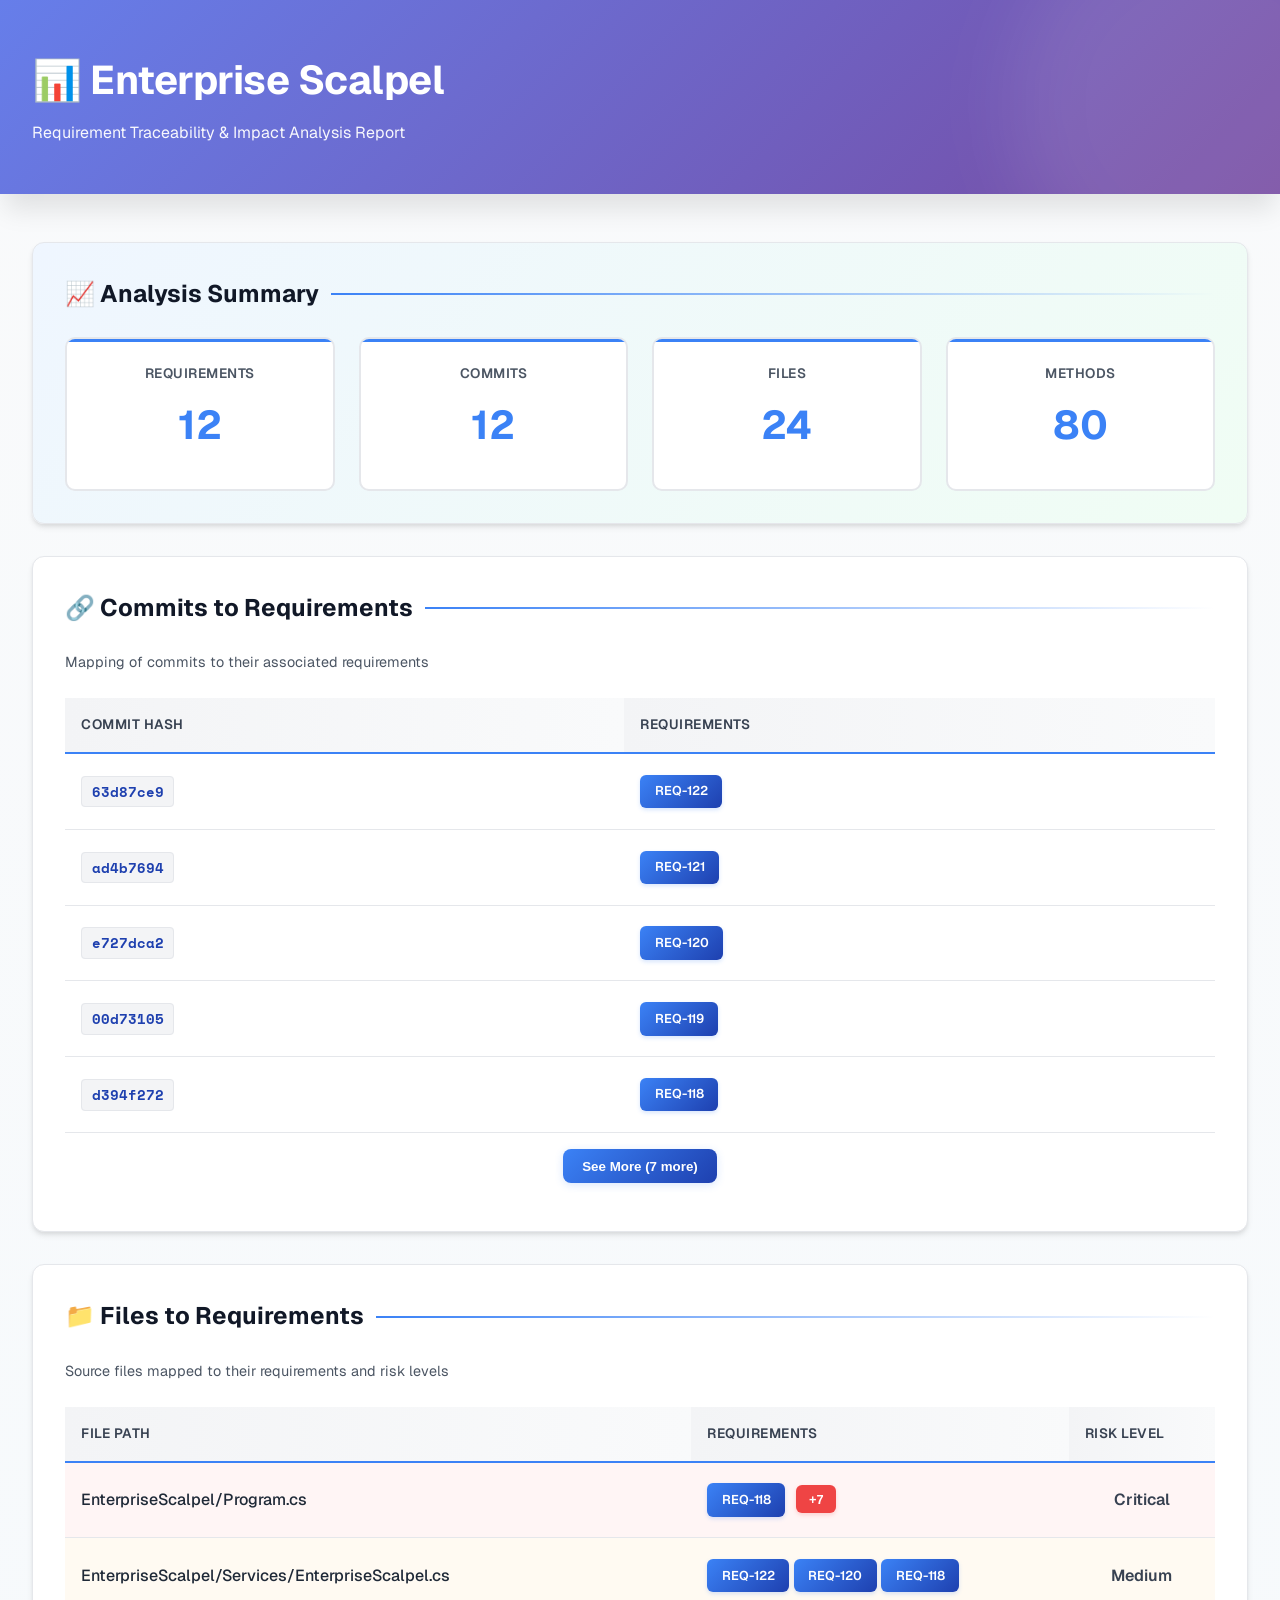
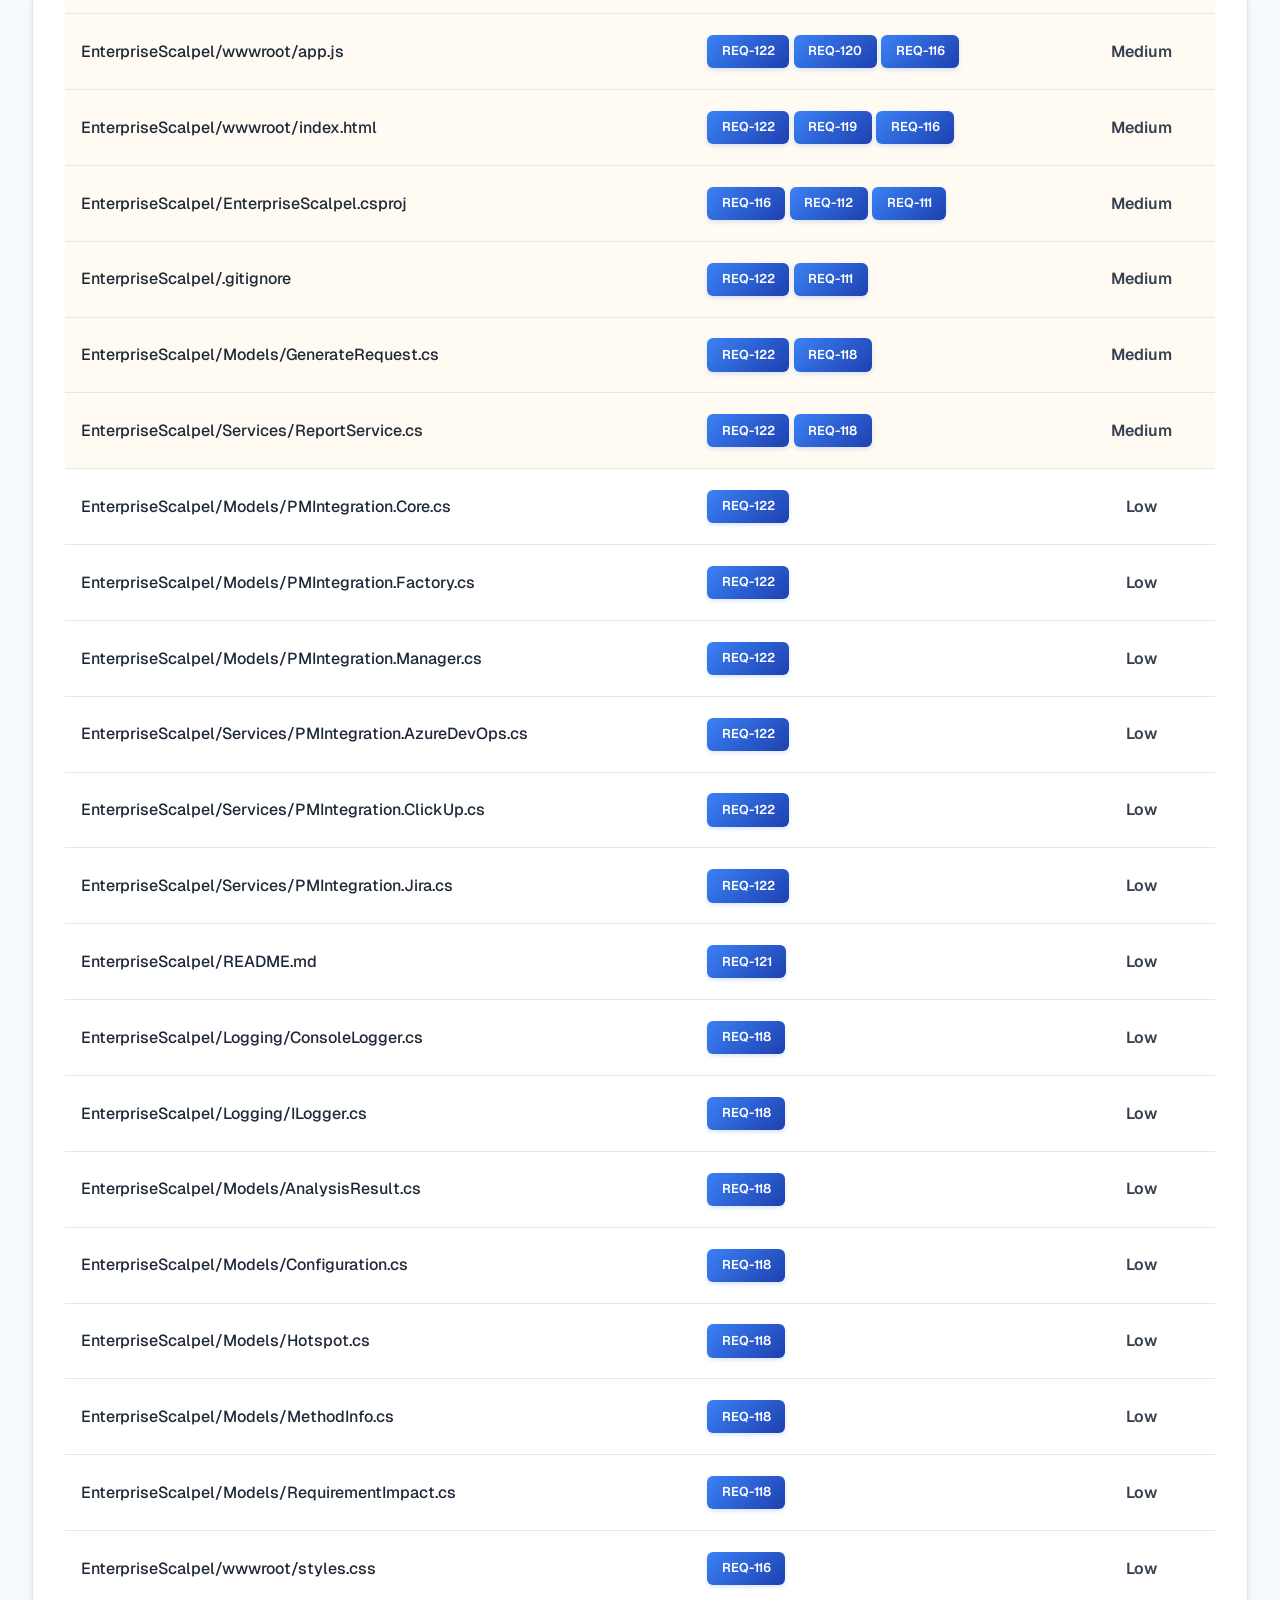
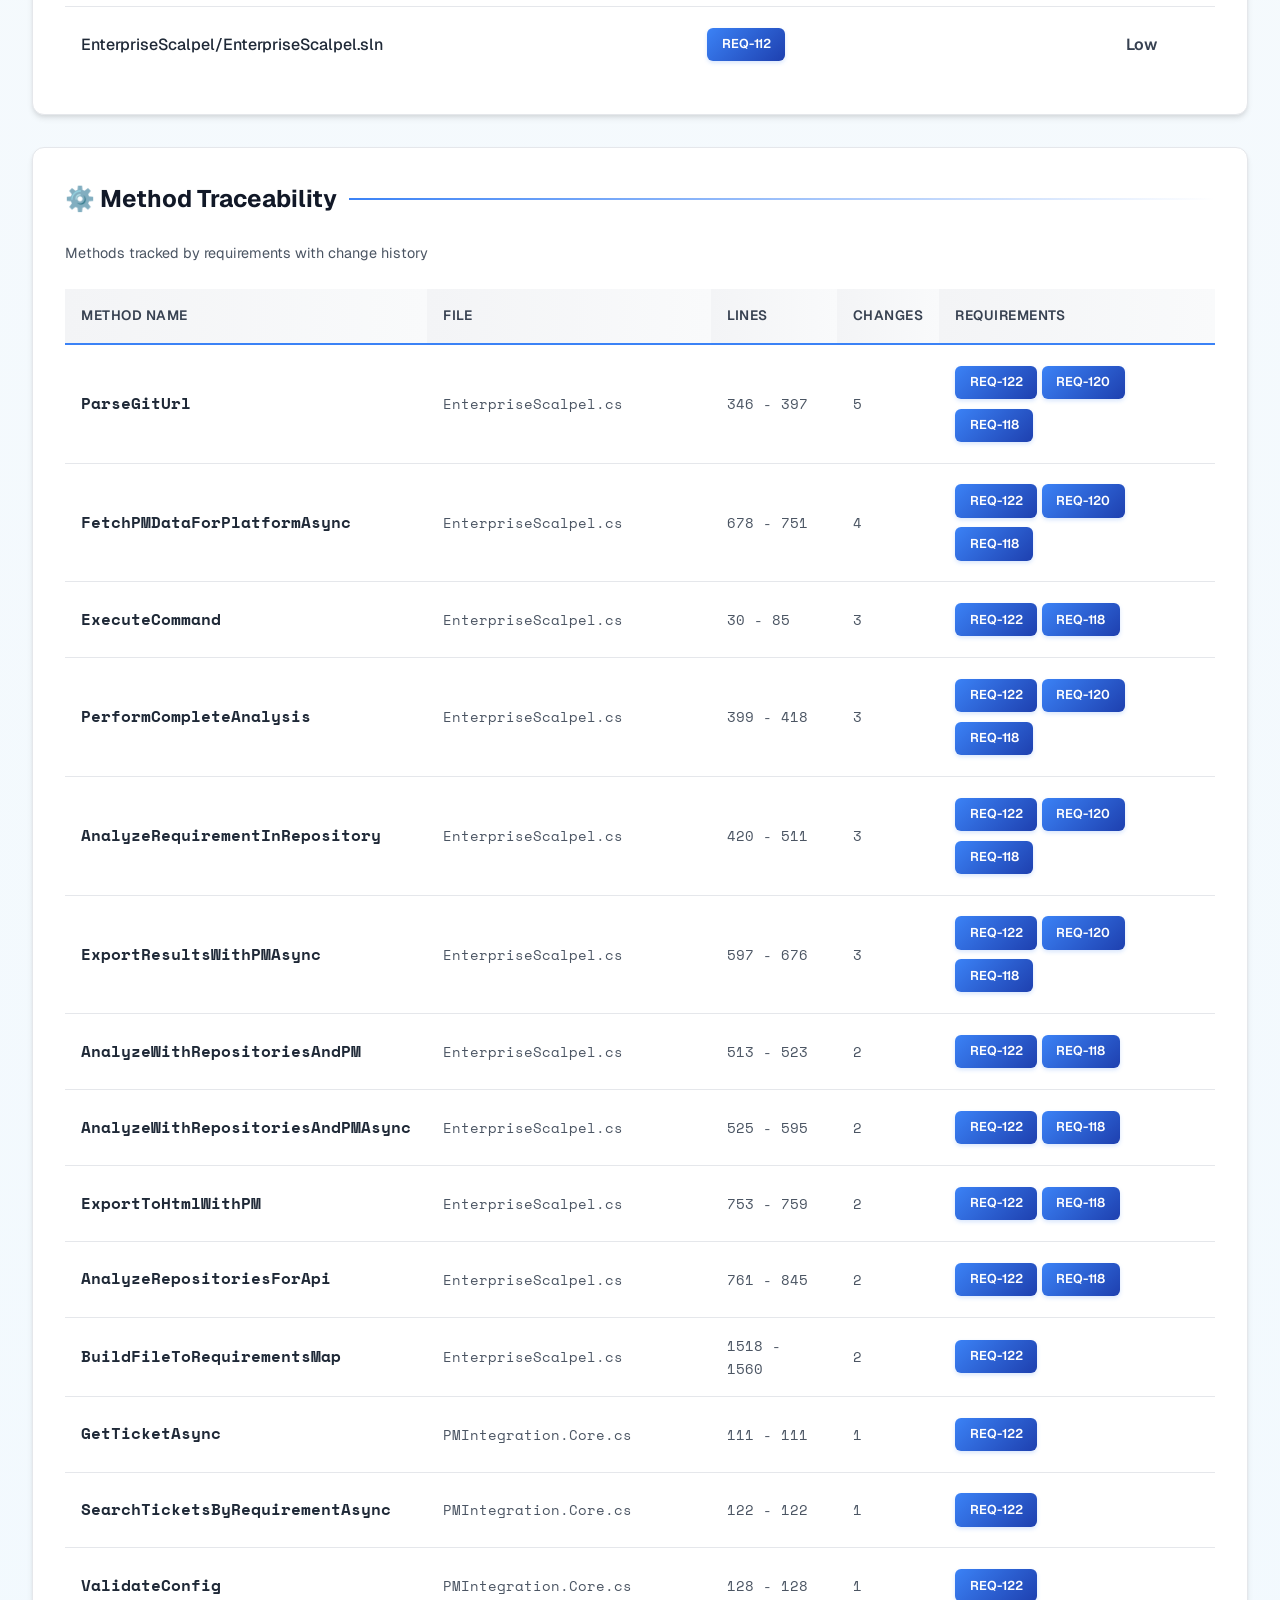
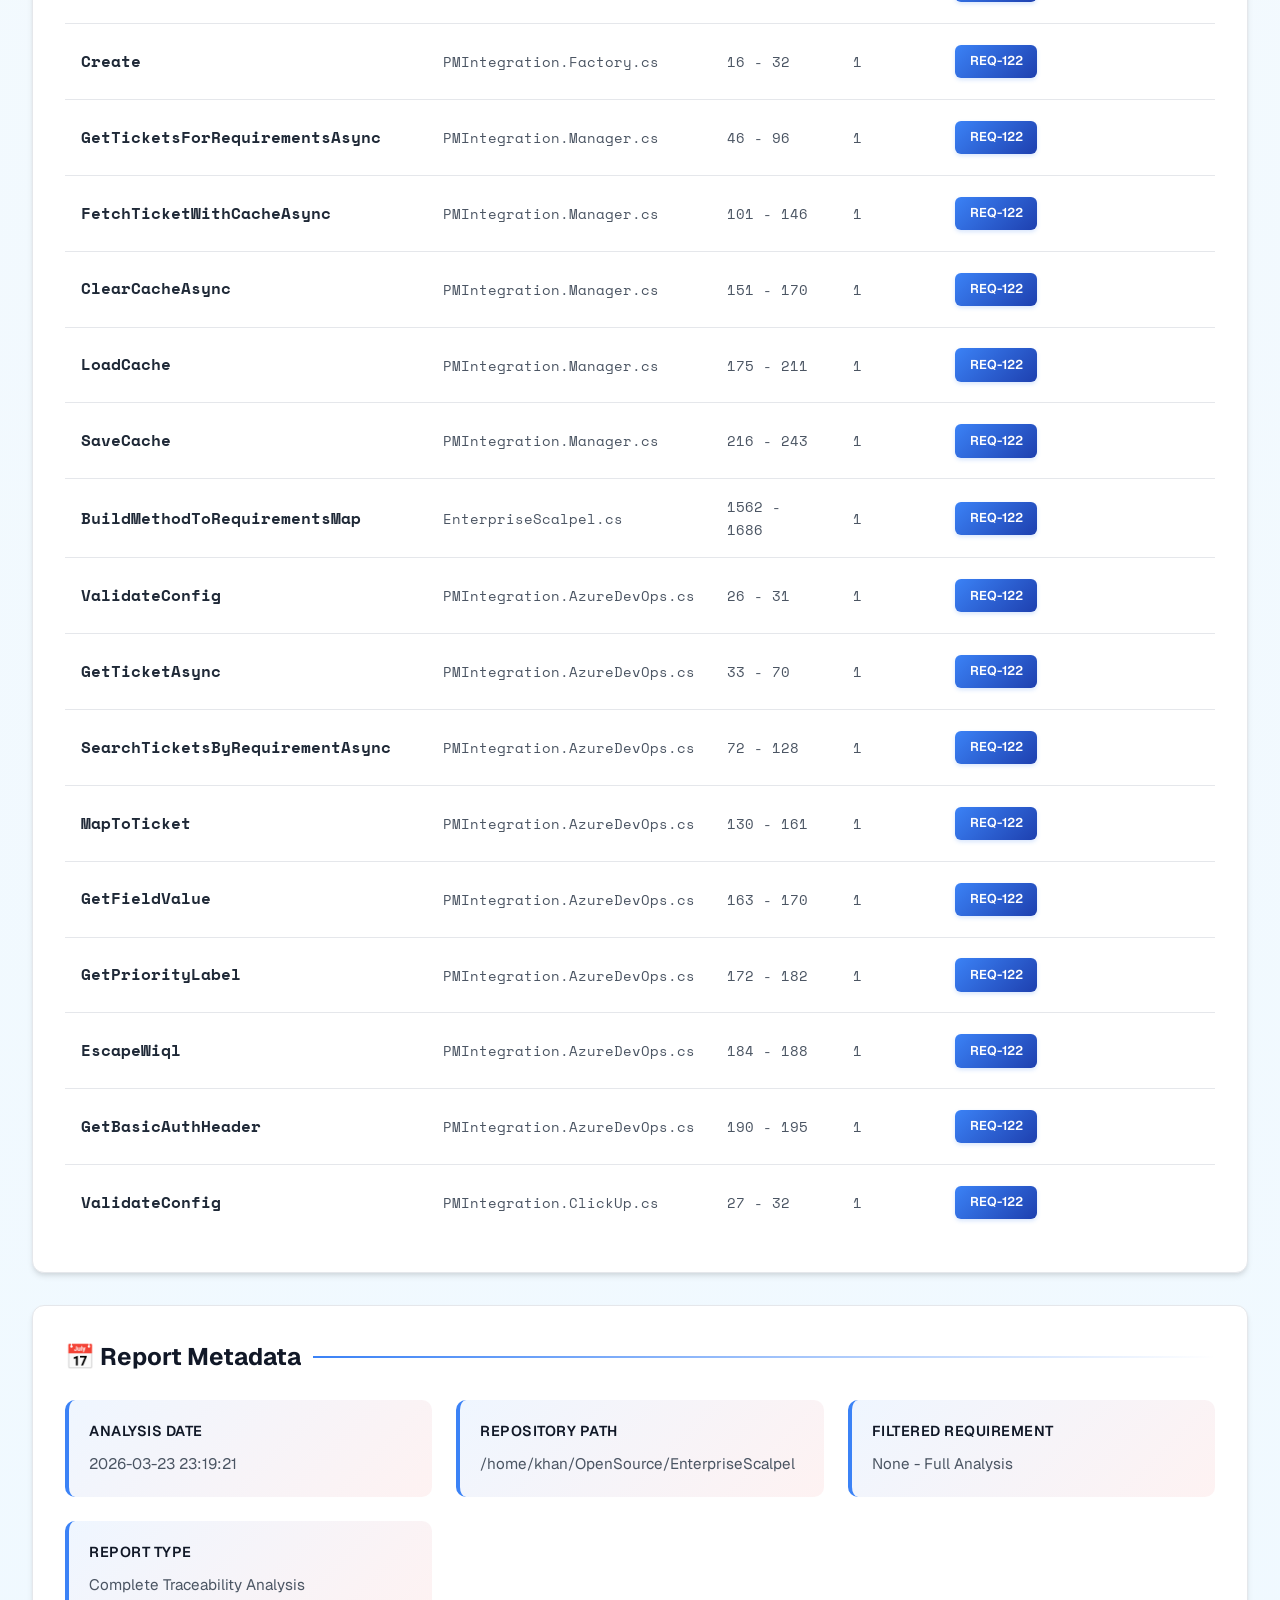
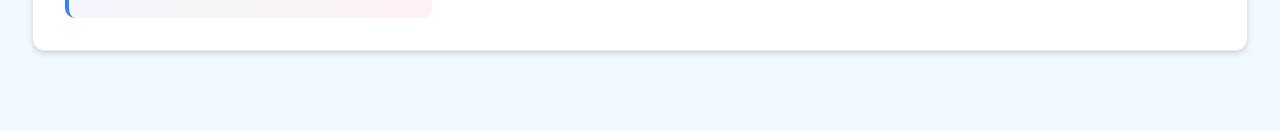
==== scalpel-reports/traceability-report.html @ e82b2485 "REQ-123-adding PM integration for all requirement IDs" ====
<!DOCTYPE html>
<html lang='en'>
<head>
    <meta charset='UTF-8'>
    <meta name='viewport' content='width=device-width, initial-scale=1.0'>
    <title>Enterprise Scalpel – Traceability Report</title>
    <link href='https://fonts.googleapis.com/css2?family=Space+Mono:wght@400;700&family=Geist:wght@300;400;600;700&display=swap' rel='stylesheet'>
    <style>
        * {
            margin: 0;
            padding: 0;
            box-sizing: border-box;
        }

        :root {
            --primary: #3b82f6;
            --primary-dark: #1e40af;
            --primary-light: #eff6ff;
            --danger: #ef4444;
            --warning: #f59e0b;
            --success: #10b981;
            --neutral-900: #111827;
            --neutral-800: #1f2937;
            --neutral-700: #374151;
            --neutral-600: #4b5563;
            --neutral-200: #e5e7eb;
            --neutral-100: #f3f4f6;
            --neutral-50: #f9fafb;
            --bg-gradient: linear-gradient(135deg, #667eea 0%, #764ba2 100%);
            --surface-shadow: 0 4px 6px -1px rgba(0, 0, 0, 0.1), 0 2px 4px -1px rgba(0, 0, 0, 0.06);
            --surface-shadow-lg: 0 20px 25px -5px rgba(0, 0, 0, 0.1);
        }

        body {
            font-family: 'Geist', -apple-system, BlinkMacSystemFont, 'Segoe UI', sans-serif;
            background: linear-gradient(180deg, var(--neutral-50) 0%, #f0f9ff 100%);
            color: var(--neutral-800);
            line-height: 1.6;
        }

        /* ====== HEADER ====== */
        header {
            background: var(--bg-gradient);
            color: white;
            padding: 3rem 2rem;
            box-shadow: var(--surface-shadow-lg);
            position: relative;
            overflow: hidden;
        }

        header::before {
            content: '';
            position: absolute;
            top: -50%;
            right: -10%;
            width: 400px;
            height: 400px;
            background: rgba(255, 255, 255, 0.1);
            border-radius: 50%;
            filter: blur(40px);
        }

        header h1 {
            font-size: 2.5rem;
            font-weight: 700;
            margin: 0 0 0.5rem 0;
            position: relative;
            z-index: 1;
            letter-spacing: -0.5px;
        }

        header p {
            font-size: 1rem;
            opacity: 0.95;
            position: relative;
            z-index: 1;
        }

        /* ====== CONTAINER & LAYOUT ====== */
        .container {
            max-width: 1400px;
            margin: 0 auto;
            padding: 3rem 2rem;
        }

        .card {
            background: white;
            border-radius: 12px;
            padding: 2rem;
            margin-bottom: 2rem;
            box-shadow: var(--surface-shadow);
            border: 1px solid var(--neutral-200);
            transition: all 0.3s cubic-bezier(0.23, 1, 0.320, 1);
            animation: slideUp 0.6s ease-out;
        }

        @keyframes slideUp {
            from {
                opacity: 0;
                transform: translateY(20px);
            }
            to {
                opacity: 1;
                transform: translateY(0);
            }
        }

        .card:hover {
            box-shadow: var(--surface-shadow-lg);
            transform: translateY(-2px);
        }

        .card.summary {
            background: linear-gradient(135deg, var(--primary-light) 0%, #f0fdf4 100%);
            border: 1px solid var(--neutral-200);
        }

        .card h2 {
            font-size: 1.5rem;
            margin: 0 0 1.5rem 0;
            color: var(--neutral-900);
            display: flex;
            align-items: center;
            gap: 0.75rem;
            position: relative;
        }

        .card h2::after {
            content: '';
            flex-grow: 1;
            height: 2px;
            background: linear-gradient(90deg, var(--primary) 0%, transparent 100%);
        }

        /* ====== SUMMARY GRID ====== */
        .summary-grid {
            display: grid;
            grid-template-columns: repeat(auto-fit, minmax(200px, 1fr));
            gap: 1.5rem;
            margin-top: 1.5rem;
        }

        .stat-box {
            background: white;
            padding: 1.5rem;
            border-radius: 10px;
            text-align: center;
            border: 2px solid var(--neutral-200);
            transition: all 0.3s ease;
            position: relative;
            overflow: hidden;
        }

        .stat-box::before {
            content: '';
            position: absolute;
            top: 0;
            left: 0;
            width: 100%;
            height: 3px;
            background: var(--primary);
        }

        .stat-box:hover {
            border-color: var(--primary);
            box-shadow: 0 4px 12px rgba(59, 130, 246, 0.15);
            transform: translateY(-4px);
        }

        .stat-box .number {
            font-size: 2.5rem;
            font-weight: 700;
            color: var(--primary);
            margin: 0.5rem 0;
        }

        .stat-box .label {
            font-size: 0.85rem;
            color: var(--neutral-600);
            text-transform: uppercase;
            letter-spacing: 0.5px;
            font-weight: 600;
        }

        /* ====== TABLES ====== */
        table {
            width: 100%;
            border-collapse: collapse;
            margin-top: 1.5rem;
        }

        th {
            background: linear-gradient(90deg, var(--neutral-100) 0%, var(--neutral-50) 100%);
            padding: 1rem;
            text-align: left;
            font-weight: 600;
            color: var(--neutral-700);
            border-bottom: 2px solid var(--primary);
            font-size: 0.85rem;
            text-transform: uppercase;
            letter-spacing: 0.5px;
        }

        td {
            padding: 1rem;
            border-bottom: 1px solid var(--neutral-200);
            color: var(--neutral-700);
        }

        tr:hover {
            background: var(--neutral-50);
            transition: background 0.2s ease;
        }

        tr:last-child td {
            border-bottom: none;
        }

        /* ====== BADGES ====== */
        .badge {
            display: inline-block;
            background: linear-gradient(135deg, var(--primary) 0%, var(--primary-dark) 100%);
            color: white;
            padding: 0.4rem 0.9rem;
            border-radius: 6px;
            margin: 0.3rem 0.3rem 0.3rem 0;
            font-size: 0.8rem;
            font-weight: 600;
            white-space: nowrap;
            box-shadow: 0 2px 4px rgba(59, 130, 246, 0.2);
            transition: all 0.2s ease;
        }

        .badge:hover {
            transform: translateY(-2px);
            box-shadow: 0 4px 8px rgba(59, 130, 246, 0.3);
        }

        /* ====== BADGE LINKS (PM INTEGRATION) ====== */
        .badge-link {
            text-decoration: none;
            cursor: pointer;
            display: inline-block;
            transition: all 0.3s ease;
        }

        .badge-link:hover {
            text-decoration: none;
        }

        .badge-link .badge {
            transition: all 0.3s ease;
        }

        .badge-link:hover .badge {
            transform: translateY(-3px) scale(1.05);
            box-shadow: 0 6px 12px rgba(59, 130, 246, 0.4);
        }

        /* ====== TICKET LINKS (PM INTEGRATION) ====== */
        .ticket-link {
            color: #0066cc;
            text-decoration: none;
            font-weight: 600;
            padding: 6px 10px;
            border-radius: 6px;
            display: inline-block;
            transition: all 0.2s ease;
            margin-right: 8px;
            border: 1px solid #e0e7ff;
        }

        .ticket-link:hover {
            background: #e3f2fd;
            text-decoration: none;
            transform: translateX(2px);
            border-color: #0066cc;
            box-shadow: 0 2px 8px rgba(0, 102, 204, 0.15);
        }

        .ticket-link::before {
            content: '🔗 ';
            opacity: 0.7;
            margin-right: 4px;
        }

        /* Platform badges */
        .platform-badge {
            display: inline-block;
            padding: 4px 10px;
            border-radius: 12px;
            font-size: 10px;
            font-weight: bold;
            margin-left: 6px;
            text-transform: uppercase;
            letter-spacing: 0.5px;
            color: white;
            vertical-align: middle;
        }

        .badge-jira {
            background: #0052cc;
        }

        .badge-clickup {
            background: #7b68ee;
        }

        .badge-ado {
            background: #0078d4;
        }

        .ticket-data {
            font-size: 0.9rem;
            color: var(--neutral-600);
            margin: 4px 0;
        }

        .no-ticket-data {
            color: #999;
            font-style: italic;
            font-size: 0.9rem;
        }

        .expand-btn {
            display: inline-block;
            background: var(--danger);
            color: white;
            border: none;
            padding: 0.4rem 0.8rem;
            border-radius: 6px;
            font-size: 0.8rem;
            font-weight: 600;
            cursor: pointer;
            margin-left: 0.4rem;
            transition: all 0.2s ease;
            box-shadow: 0 2px 4px rgba(239, 68, 68, 0.2);
        }

        .expand-btn:hover {
            background: #dc2626;
            transform: translateY(-2px);
            box-shadow: 0 4px 8px rgba(239, 68, 68, 0.3);
        }

        .expanded-badges {
            display: inline-block;
            margin-left: 0.75rem;
            padding: 0.75rem;
            background: var(--neutral-100);
            border-radius: 8px;
            border-left: 3px solid var(--primary);
        }

        .hidden-row {
            display: none;
        }

        .see-more-btn {
            background: linear-gradient(135deg, var(--primary) 0%, var(--primary-dark) 100%);
            color: white;
            border: none;
            padding: 0.6rem 1.2rem;
            border-radius: 8px;
            font-weight: 600;
            cursor: pointer;
            transition: all 0.3s ease;
            box-shadow: 0 2px 8px rgba(59, 130, 246, 0.2);
        }

        .see-more-btn:hover {
            background: var(--primary-dark);
            transform: translateY(-2px);
            box-shadow: 0 4px 12px rgba(59, 130, 246, 0.3);
        }

        /* ====== CODE & CELLS ====== */
        code {
            background: var(--neutral-100);
            padding: 0.3rem 0.6rem;
            border-radius: 4px;
            font-family: 'Space Mono', monospace;
            font-size: 0.85rem;
            color: var(--primary-dark);
            border: 1px solid var(--neutral-200);
        }

        .commit-hash {
            font-weight: 600;
            color: var(--primary-dark);
        }

        .file-name {
            font-weight: 500;
            color: var(--neutral-800);
            word-break: break-word;
        }

        .file-row[data-risk='5'],
        .file-row[data-risk='6'] {
            background: rgba(239, 68, 68, 0.05) !important;
        }

        .file-row[data-risk='3'],
        .file-row[data-risk='4'] {
            background: rgba(245, 158, 11, 0.05) !important;
        }

        .risk-cell {
            font-weight: 600;
            text-align: center;
        }

        .method-name {
            font-weight: 600;
            color: var(--neutral-800);
            font-family: 'Space Mono', monospace;
        }

        .file-ref, .lines, .changes {
            font-family: 'Space Mono', monospace;
            font-size: 0.9rem;
            color: var(--neutral-600);
        }

        /* ====== METADATA ====== */
        .metadata {
            display: grid;
            grid-template-columns: repeat(auto-fit, minmax(280px, 1fr));
            gap: 1.5rem;
            margin-top: 1.5rem;
        }

        .metadata-item {
            padding: 1.25rem;
            background: linear-gradient(135deg, var(--primary-light) 0%, #fef2f2 100%);
            border-radius: 10px;
            border-left: 4px solid var(--primary);
            transition: all 0.3s ease;
        }

        .metadata-item:hover {
            transform: translateX(4px);
            box-shadow: 0 4px 12px rgba(59, 130, 246, 0.1);
        }

        .metadata-item strong {
            display: block;
            color: var(--neutral-900);
            margin-bottom: 0.5rem;
            font-weight: 600;
            font-size: 0.9rem;
            text-transform: uppercase;
            letter-spacing: 0.5px;
        }

        .metadata-item span {
            color: var(--neutral-600);
            word-break: break-all;
            font-size: 0.95rem;
        }

        /* ====== RESPONSIVE ====== */
        @media (max-width: 768px) {
            .container {
                padding: 1.5rem;
            }

            .card {
                padding: 1.5rem;
                margin-bottom: 1.5rem;
            }

            header {
                padding: 2rem 1.5rem;
            }

            header h1 {
                font-size: 1.75rem;
            }

            table {
                font-size: 0.9rem;
            }

            th, td {
                padding: 0.75rem;
            }

            .summary-grid {
                grid-template-columns: 1fr;
                gap: 1rem;
            }

            .stat-box .number {
                font-size: 2rem;
            }

            .metadata {
                grid-template-columns: 1fr;
            }
        }

        /* ====== ANIMATIONS ====== */
        @keyframes fadeIn {
            from {
                opacity: 0;
            }
            to {
                opacity: 1;
            }
        }

        .card {
            animation: fadeIn 0.5s ease-out;
        }
    </style>
</head>
<body>
    <header>
        <h1>📊 Enterprise Scalpel</h1>
        <p>Requirement Traceability & Impact Analysis Report</p>
    </header>

    <div class='container'>
        
        <!-- Summary Card -->
        <div class='card summary'>
            <h2>📈 Analysis Summary</h2>
            <div class='summary-grid'>
                <div class='stat-box'>
                    <div class='label'>Requirements</div>
                    <div class='number'>12</div>
                </div>
                <div class='stat-box'>
                    <div class='label'>Commits</div>
                    <div class='number'>12</div>
                </div>
                <div class='stat-box'>
                    <div class='label'>Files</div>
                    <div class='number'>24</div>
                </div>
                <div class='stat-box'>
                    <div class='label'>Methods</div>
                    <div class='number'>80</div>
                </div>
            </div>
        </div>

        <!-- Commit to Requirements -->
        <div class='card'>
            <h2>🔗 Commits to Requirements</h2>
            <p style='color: var(--neutral-600); margin-bottom: 1rem; font-size: 0.9rem;'>Mapping of commits to their associated requirements</p>
            <table>
                <thead>
                    <tr>
                        <th>Commit Hash</th>
                        <th>Requirements</th>
                    </tr>
                </thead>
                <tbody>
                    <tr class='commit-row'><td class='commit-hash'><code>63d87ce9</code></td><td><span class='badge'>REQ-122</span></td></tr><tr class='commit-row'><td class='commit-hash'><code>ad4b7694</code></td><td><span class='badge'>REQ-121</span></td></tr><tr class='commit-row'><td class='commit-hash'><code>e727dca2</code></td><td><span class='badge'>REQ-120</span></td></tr><tr class='commit-row'><td class='commit-hash'><code>00d73105</code></td><td><span class='badge'>REQ-119</span></td></tr><tr class='commit-row'><td class='commit-hash'><code>d394f272</code></td><td><span class='badge'>REQ-118</span></td></tr><tr class='commit-row hidden-row'><td class='commit-hash'><code>e2ec886c</code></td><td><span class='badge'>REQ-117</span></td></tr><tr class='commit-row hidden-row'><td class='commit-hash'><code>a4747c4e</code></td><td><span class='badge'>REQ-116</span></td></tr><tr class='commit-row hidden-row'><td class='commit-hash'><code>94c67587</code></td><td><span class='badge'>REQ-115</span></td></tr><tr class='commit-row hidden-row'><td class='commit-hash'><code>321a5aef</code></td><td><span class='badge'>REQ-114</span></td></tr><tr class='commit-row hidden-row'><td class='commit-hash'><code>74020512</code></td><td><span class='badge'>PSW-113</span></td></tr><tr class='commit-row hidden-row'><td class='commit-hash'><code>5016f6cd</code></td><td><span class='badge'>REQ-112</span></td></tr><tr class='commit-row hidden-row'><td class='commit-hash'><code>c4bca5ce</code></td><td><span class='badge'>REQ-111</span></td></tr>
                    <tr><td colspan='2' style='text-align:center; padding: 1rem;'><button onclick='toggleCommitRows(event)' class='see-more-btn' data-state='hidden'>See More (7 more)</button></td></tr>
                </tbody>
            </table>
        </div>

        <!-- File to Requirements -->
        <div class='card'>
            <h2>📁 Files to Requirements</h2>
            <p style='color: var(--neutral-600); margin-bottom: 1rem; font-size: 0.9rem;'>Source files mapped to their requirements and risk levels</p>
            <table>
                <thead>
                    <tr>
                        <th>File Path</th>
                        <th>Requirements</th>
                        <th>Risk Level</th>
                    </tr>
                </thead>
                <tbody>
                    <tr class='file-row' data-risk='6'><td class='file-name'>EnterpriseScalpel/Program.cs</td><td><span class='badge'>REQ-118</span><button class='expand-btn' onclick='expandBadges(this)'>+7</button><div class='expanded-badges' style='display:none'><span class='badge'>REQ-117</span><span class='badge'>REQ-116</span><span class='badge'>REQ-115</span><span class='badge'>REQ-114</span><span class='badge'>PSW-113</span><span class='badge'>REQ-112</span><span class='badge'>REQ-111</span></div></td><td class='risk-cell'>Critical</td></tr><tr class='file-row' data-risk='3'><td class='file-name'>EnterpriseScalpel/Services/EnterpriseScalpel.cs</td><td><span class='badge'>REQ-122</span><span class='badge'>REQ-120</span><span class='badge'>REQ-118</span></td><td class='risk-cell'>Medium</td></tr><tr class='file-row' data-risk='3'><td class='file-name'>EnterpriseScalpel/wwwroot/app.js</td><td><span class='badge'>REQ-122</span><span class='badge'>REQ-120</span><span class='badge'>REQ-116</span></td><td class='risk-cell'>Medium</td></tr><tr class='file-row' data-risk='3'><td class='file-name'>EnterpriseScalpel/wwwroot/index.html</td><td><span class='badge'>REQ-122</span><span class='badge'>REQ-119</span><span class='badge'>REQ-116</span></td><td class='risk-cell'>Medium</td></tr><tr class='file-row' data-risk='3'><td class='file-name'>EnterpriseScalpel/EnterpriseScalpel.csproj</td><td><span class='badge'>REQ-116</span><span class='badge'>REQ-112</span><span class='badge'>REQ-111</span></td><td class='risk-cell'>Medium</td></tr><tr class='file-row' data-risk='3'><td class='file-name'>EnterpriseScalpel/.gitignore</td><td><span class='badge'>REQ-122</span><span class='badge'>REQ-111</span></td><td class='risk-cell'>Medium</td></tr><tr class='file-row' data-risk='3'><td class='file-name'>EnterpriseScalpel/Models/GenerateRequest.cs</td><td><span class='badge'>REQ-122</span><span class='badge'>REQ-118</span></td><td class='risk-cell'>Medium</td></tr><tr class='file-row' data-risk='3'><td class='file-name'>EnterpriseScalpel/Services/ReportService.cs</td><td><span class='badge'>REQ-122</span><span class='badge'>REQ-118</span></td><td class='risk-cell'>Medium</td></tr><tr class='file-row' data-risk='1'><td class='file-name'>EnterpriseScalpel/Models/PMIntegration.Core.cs</td><td><span class='badge'>REQ-122</span></td><td class='risk-cell'>Low</td></tr><tr class='file-row' data-risk='1'><td class='file-name'>EnterpriseScalpel/Models/PMIntegration.Factory.cs</td><td><span class='badge'>REQ-122</span></td><td class='risk-cell'>Low</td></tr><tr class='file-row' data-risk='1'><td class='file-name'>EnterpriseScalpel/Models/PMIntegration.Manager.cs</td><td><span class='badge'>REQ-122</span></td><td class='risk-cell'>Low</td></tr><tr class='file-row' data-risk='1'><td class='file-name'>EnterpriseScalpel/Services/PMIntegration.AzureDevOps.cs</td><td><span class='badge'>REQ-122</span></td><td class='risk-cell'>Low</td></tr><tr class='file-row' data-risk='1'><td class='file-name'>EnterpriseScalpel/Services/PMIntegration.ClickUp.cs</td><td><span class='badge'>REQ-122</span></td><td class='risk-cell'>Low</td></tr><tr class='file-row' data-risk='1'><td class='file-name'>EnterpriseScalpel/Services/PMIntegration.Jira.cs</td><td><span class='badge'>REQ-122</span></td><td class='risk-cell'>Low</td></tr><tr class='file-row' data-risk='1'><td class='file-name'>EnterpriseScalpel/README.md</td><td><span class='badge'>REQ-121</span></td><td class='risk-cell'>Low</td></tr><tr class='file-row' data-risk='1'><td class='file-name'>EnterpriseScalpel/Logging/ConsoleLogger.cs</td><td><span class='badge'>REQ-118</span></td><td class='risk-cell'>Low</td></tr><tr class='file-row' data-risk='1'><td class='file-name'>EnterpriseScalpel/Logging/ILogger.cs</td><td><span class='badge'>REQ-118</span></td><td class='risk-cell'>Low</td></tr><tr class='file-row' data-risk='1'><td class='file-name'>EnterpriseScalpel/Models/AnalysisResult.cs</td><td><span class='badge'>REQ-118</span></td><td class='risk-cell'>Low</td></tr><tr class='file-row' data-risk='1'><td class='file-name'>EnterpriseScalpel/Models/Configuration.cs</td><td><span class='badge'>REQ-118</span></td><td class='risk-cell'>Low</td></tr><tr class='file-row' data-risk='1'><td class='file-name'>EnterpriseScalpel/Models/Hotspot.cs</td><td><span class='badge'>REQ-118</span></td><td class='risk-cell'>Low</td></tr><tr class='file-row' data-risk='1'><td class='file-name'>EnterpriseScalpel/Models/MethodInfo.cs</td><td><span class='badge'>REQ-118</span></td><td class='risk-cell'>Low</td></tr><tr class='file-row' data-risk='1'><td class='file-name'>EnterpriseScalpel/Models/RequirementImpact.cs</td><td><span class='badge'>REQ-118</span></td><td class='risk-cell'>Low</td></tr><tr class='file-row' data-risk='1'><td class='file-name'>EnterpriseScalpel/wwwroot/styles.css</td><td><span class='badge'>REQ-116</span></td><td class='risk-cell'>Low</td></tr><tr class='file-row' data-risk='1'><td class='file-name'>EnterpriseScalpel/EnterpriseScalpel.sln</td><td><span class='badge'>REQ-112</span></td><td class='risk-cell'>Low</td></tr>
                </tbody>
            </table>
        </div>

        <!-- PM Integration Section (if tickets available) -->
        

        <!-- Method Traceability -->
        <div class='card'>
            <h2>⚙️ Method Traceability</h2>
            <p style='color: var(--neutral-600); margin-bottom: 1rem; font-size: 0.9rem;'>Methods tracked by requirements with change history</p>
            <table>
                <thead>
                    <tr>
                        <th>Method Name</th>
                        <th>File</th>
                        <th>Lines</th>
                        <th>Changes</th>
                        <th>Requirements</th>
                    </tr>
                </thead>
                <tbody>
                    <tr class='method-row'><td class='method-name'>ParseGitUrl</td><td class='file-ref'>EnterpriseScalpel.cs</td><td class='lines'>346 - 397</td><td class='changes'>5</td><td><span class='badge'>REQ-122</span><span class='badge'>REQ-120</span><span class='badge'>REQ-118</span></td></tr><tr class='method-row'><td class='method-name'>FetchPMDataForPlatformAsync</td><td class='file-ref'>EnterpriseScalpel.cs</td><td class='lines'>678 - 751</td><td class='changes'>4</td><td><span class='badge'>REQ-122</span><span class='badge'>REQ-120</span><span class='badge'>REQ-118</span></td></tr><tr class='method-row'><td class='method-name'>ExecuteCommand</td><td class='file-ref'>EnterpriseScalpel.cs</td><td class='lines'>30 - 85</td><td class='changes'>3</td><td><span class='badge'>REQ-122</span><span class='badge'>REQ-118</span></td></tr><tr class='method-row'><td class='method-name'>PerformCompleteAnalysis</td><td class='file-ref'>EnterpriseScalpel.cs</td><td class='lines'>399 - 418</td><td class='changes'>3</td><td><span class='badge'>REQ-122</span><span class='badge'>REQ-120</span><span class='badge'>REQ-118</span></td></tr><tr class='method-row'><td class='method-name'>AnalyzeRequirementInRepository</td><td class='file-ref'>EnterpriseScalpel.cs</td><td class='lines'>420 - 511</td><td class='changes'>3</td><td><span class='badge'>REQ-122</span><span class='badge'>REQ-120</span><span class='badge'>REQ-118</span></td></tr><tr class='method-row'><td class='method-name'>ExportResultsWithPMAsync</td><td class='file-ref'>EnterpriseScalpel.cs</td><td class='lines'>597 - 676</td><td class='changes'>3</td><td><span class='badge'>REQ-122</span><span class='badge'>REQ-120</span><span class='badge'>REQ-118</span></td></tr><tr class='method-row'><td class='method-name'>AnalyzeWithRepositoriesAndPM</td><td class='file-ref'>EnterpriseScalpel.cs</td><td class='lines'>513 - 523</td><td class='changes'>2</td><td><span class='badge'>REQ-122</span><span class='badge'>REQ-118</span></td></tr><tr class='method-row'><td class='method-name'>AnalyzeWithRepositoriesAndPMAsync</td><td class='file-ref'>EnterpriseScalpel.cs</td><td class='lines'>525 - 595</td><td class='changes'>2</td><td><span class='badge'>REQ-122</span><span class='badge'>REQ-118</span></td></tr><tr class='method-row'><td class='method-name'>ExportToHtmlWithPM</td><td class='file-ref'>EnterpriseScalpel.cs</td><td class='lines'>753 - 759</td><td class='changes'>2</td><td><span class='badge'>REQ-122</span><span class='badge'>REQ-118</span></td></tr><tr class='method-row'><td class='method-name'>AnalyzeRepositoriesForApi</td><td class='file-ref'>EnterpriseScalpel.cs</td><td class='lines'>761 - 845</td><td class='changes'>2</td><td><span class='badge'>REQ-122</span><span class='badge'>REQ-118</span></td></tr><tr class='method-row'><td class='method-name'>BuildFileToRequirementsMap</td><td class='file-ref'>EnterpriseScalpel.cs</td><td class='lines'>1518 - 1560</td><td class='changes'>2</td><td><span class='badge'>REQ-122</span></td></tr><tr class='method-row'><td class='method-name'>GetTicketAsync</td><td class='file-ref'>PMIntegration.Core.cs</td><td class='lines'>111 - 111</td><td class='changes'>1</td><td><span class='badge'>REQ-122</span></td></tr><tr class='method-row'><td class='method-name'>SearchTicketsByRequirementAsync</td><td class='file-ref'>PMIntegration.Core.cs</td><td class='lines'>122 - 122</td><td class='changes'>1</td><td><span class='badge'>REQ-122</span></td></tr><tr class='method-row'><td class='method-name'>ValidateConfig</td><td class='file-ref'>PMIntegration.Core.cs</td><td class='lines'>128 - 128</td><td class='changes'>1</td><td><span class='badge'>REQ-122</span></td></tr><tr class='method-row'><td class='method-name'>Create</td><td class='file-ref'>PMIntegration.Factory.cs</td><td class='lines'>16 - 32</td><td class='changes'>1</td><td><span class='badge'>REQ-122</span></td></tr><tr class='method-row'><td class='method-name'>GetTicketsForRequirementsAsync</td><td class='file-ref'>PMIntegration.Manager.cs</td><td class='lines'>46 - 96</td><td class='changes'>1</td><td><span class='badge'>REQ-122</span></td></tr><tr class='method-row'><td class='method-name'>FetchTicketWithCacheAsync</td><td class='file-ref'>PMIntegration.Manager.cs</td><td class='lines'>101 - 146</td><td class='changes'>1</td><td><span class='badge'>REQ-122</span></td></tr><tr class='method-row'><td class='method-name'>ClearCacheAsync</td><td class='file-ref'>PMIntegration.Manager.cs</td><td class='lines'>151 - 170</td><td class='changes'>1</td><td><span class='badge'>REQ-122</span></td></tr><tr class='method-row'><td class='method-name'>LoadCache</td><td class='file-ref'>PMIntegration.Manager.cs</td><td class='lines'>175 - 211</td><td class='changes'>1</td><td><span class='badge'>REQ-122</span></td></tr><tr class='method-row'><td class='method-name'>SaveCache</td><td class='file-ref'>PMIntegration.Manager.cs</td><td class='lines'>216 - 243</td><td class='changes'>1</td><td><span class='badge'>REQ-122</span></td></tr><tr class='method-row'><td class='method-name'>BuildMethodToRequirementsMap</td><td class='file-ref'>EnterpriseScalpel.cs</td><td class='lines'>1562 - 1686</td><td class='changes'>1</td><td><span class='badge'>REQ-122</span></td></tr><tr class='method-row'><td class='method-name'>ValidateConfig</td><td class='file-ref'>PMIntegration.AzureDevOps.cs</td><td class='lines'>26 - 31</td><td class='changes'>1</td><td><span class='badge'>REQ-122</span></td></tr><tr class='method-row'><td class='method-name'>GetTicketAsync</td><td class='file-ref'>PMIntegration.AzureDevOps.cs</td><td class='lines'>33 - 70</td><td class='changes'>1</td><td><span class='badge'>REQ-122</span></td></tr><tr class='method-row'><td class='method-name'>SearchTicketsByRequirementAsync</td><td class='file-ref'>PMIntegration.AzureDevOps.cs</td><td class='lines'>72 - 128</td><td class='changes'>1</td><td><span class='badge'>REQ-122</span></td></tr><tr class='method-row'><td class='method-name'>MapToTicket</td><td class='file-ref'>PMIntegration.AzureDevOps.cs</td><td class='lines'>130 - 161</td><td class='changes'>1</td><td><span class='badge'>REQ-122</span></td></tr><tr class='method-row'><td class='method-name'>GetFieldValue</td><td class='file-ref'>PMIntegration.AzureDevOps.cs</td><td class='lines'>163 - 170</td><td class='changes'>1</td><td><span class='badge'>REQ-122</span></td></tr><tr class='method-row'><td class='method-name'>GetPriorityLabel</td><td class='file-ref'>PMIntegration.AzureDevOps.cs</td><td class='lines'>172 - 182</td><td class='changes'>1</td><td><span class='badge'>REQ-122</span></td></tr><tr class='method-row'><td class='method-name'>EscapeWiql</td><td class='file-ref'>PMIntegration.AzureDevOps.cs</td><td class='lines'>184 - 188</td><td class='changes'>1</td><td><span class='badge'>REQ-122</span></td></tr><tr class='method-row'><td class='method-name'>GetBasicAuthHeader</td><td class='file-ref'>PMIntegration.AzureDevOps.cs</td><td class='lines'>190 - 195</td><td class='changes'>1</td><td><span class='badge'>REQ-122</span></td></tr><tr class='method-row'><td class='method-name'>ValidateConfig</td><td class='file-ref'>PMIntegration.ClickUp.cs</td><td class='lines'>27 - 32</td><td class='changes'>1</td><td><span class='badge'>REQ-122</span></td></tr>
                </tbody>
            </table>
        </div>

        <!-- Metadata -->
        <div class='card'>
            <h2>📅 Report Metadata</h2>
            <div class='metadata'>
                <div class='metadata-item'>
                    <strong>Analysis Date</strong>
                    <span>2026-03-23 23:19:21</span>
                </div>
                <div class='metadata-item'>
                    <strong>Repository Path</strong>
                    <span>/home/khan/OpenSource/EnterpriseScalpel</span>
                </div>
                <div class='metadata-item'>
                    <strong>Filtered Requirement</strong>
                    <span>None - Full Analysis</span>
                </div>
                <div class='metadata-item'>
                    <strong>Report Type</strong>
                    <span>Complete Traceability Analysis</span>
        <script>
        document.querySelectorAll('table tbody tr').forEach(row => {
            row.addEventListener('mouseenter', function() {
                this.style.boxShadow = 'inset 0 0 10px rgba(59, 130, 246, 0.1)';
            });
            row.addEventListener('mouseleave', function() {
                this.style.boxShadow = 'none';
            });
        });

        // Expand badge details
        function expandBadges(btn) {
            var expandedDiv = btn.nextElementSibling;
            if (expandedDiv && expandedDiv.classList.contains('expanded-badges')) {
                var computedStyle = window.getComputedStyle(expandedDiv);
                var isHidden = computedStyle.display === 'none';
                
                if (isHidden) {
                    expandedDiv.style.display = 'inline-block';
                    var count = expandedDiv.querySelectorAll('.badge').length;
                    btn.textContent = '-' + count;
                    btn.style.background = '#dc2626';
                    btn.style.color = 'white';
                } else {
                    expandedDiv.style.display = 'none';
                    var count = expandedDiv.querySelectorAll('.badge').length;
                    btn.textContent = '+' + count;
                    btn.style.background = '#ef4444';
                    btn.style.color = 'white';
                }
            }
        }

        // Toggle commit rows visibility
        function toggleCommitRows(event) {
            event.preventDefault();
            var btn = event.target;
            var hiddenRows = document.querySelectorAll('tr.hidden-row');
            var isHidden = btn.getAttribute('data-state') === 'hidden';
            
            hiddenRows.forEach(row => {
                row.style.display = isHidden ? 'table-row' : 'none';
            });
            
            btn.setAttribute('data-state', isHidden ? 'visible' : 'hidden');
            btn.textContent = isHidden ? 'See Less' : ('See More (' + (hiddenRows.length) + ' more)');
        }
    </script>
</body>
</html>
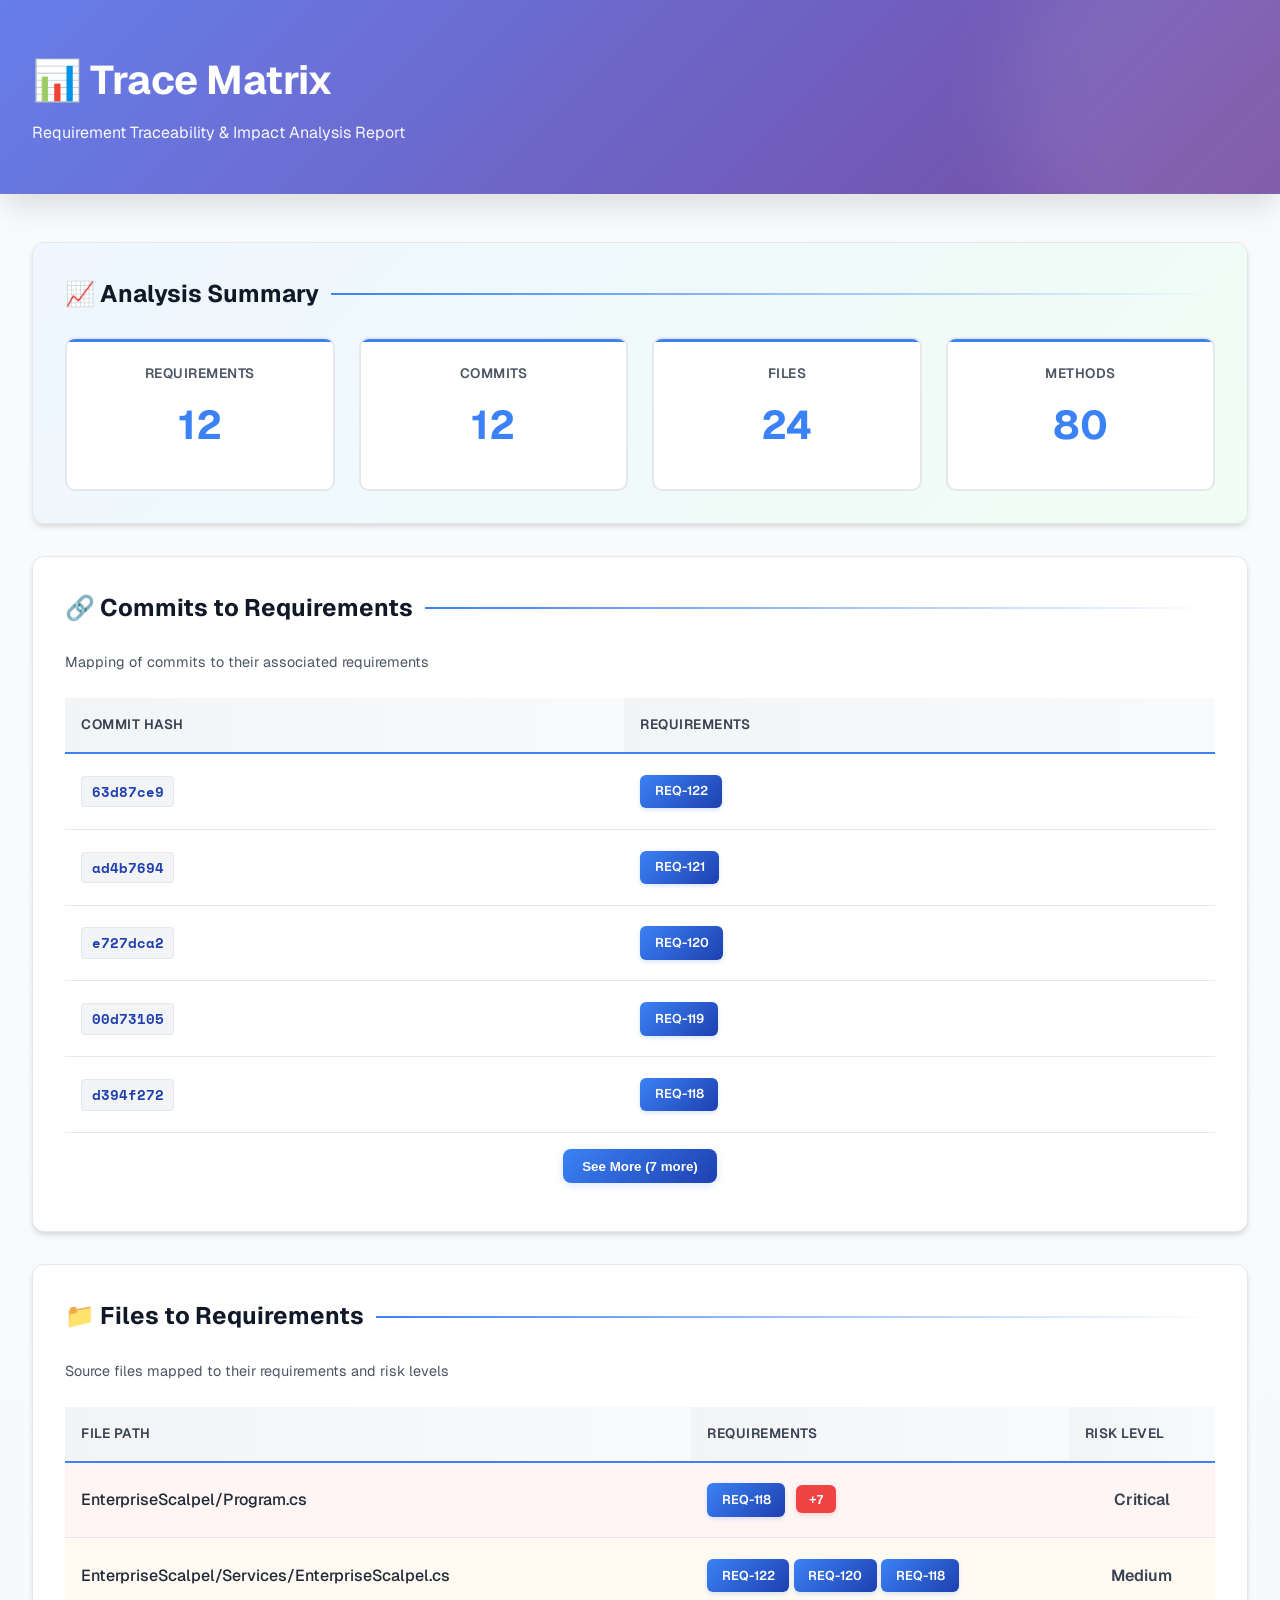
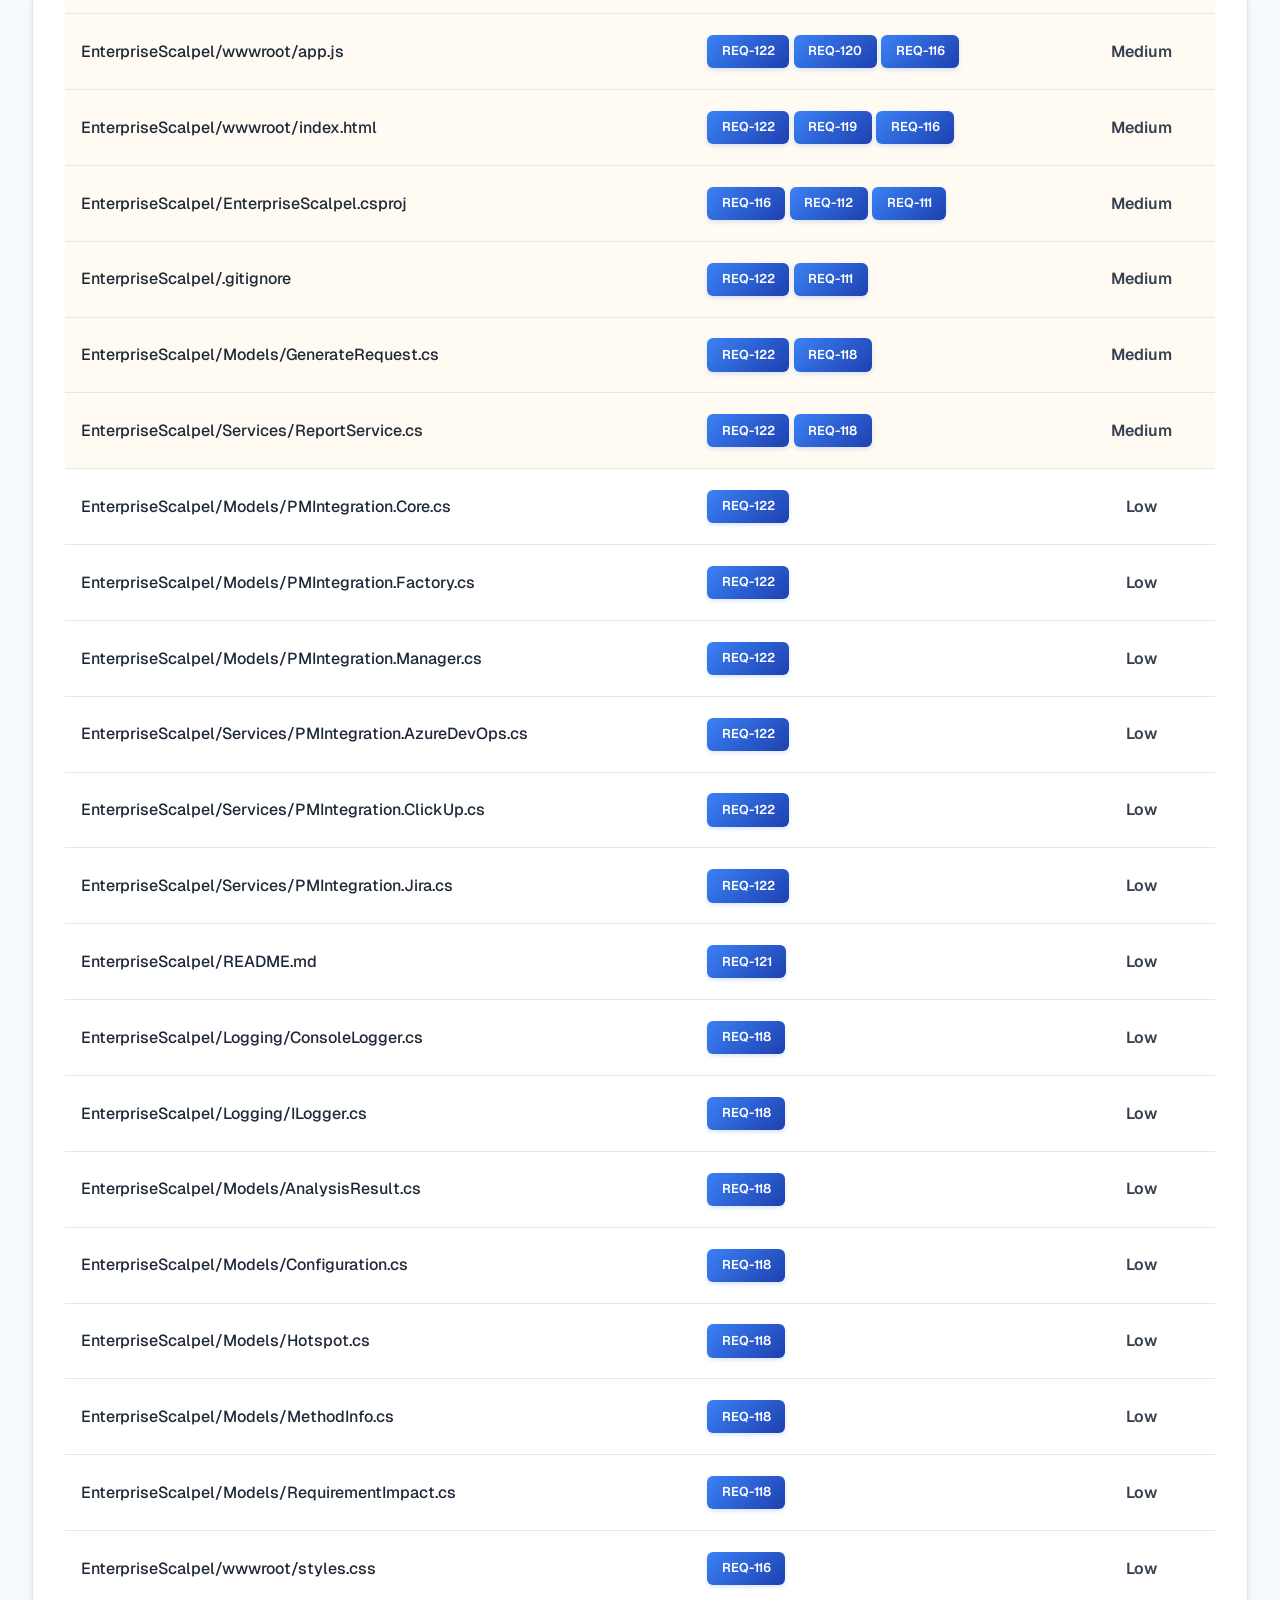
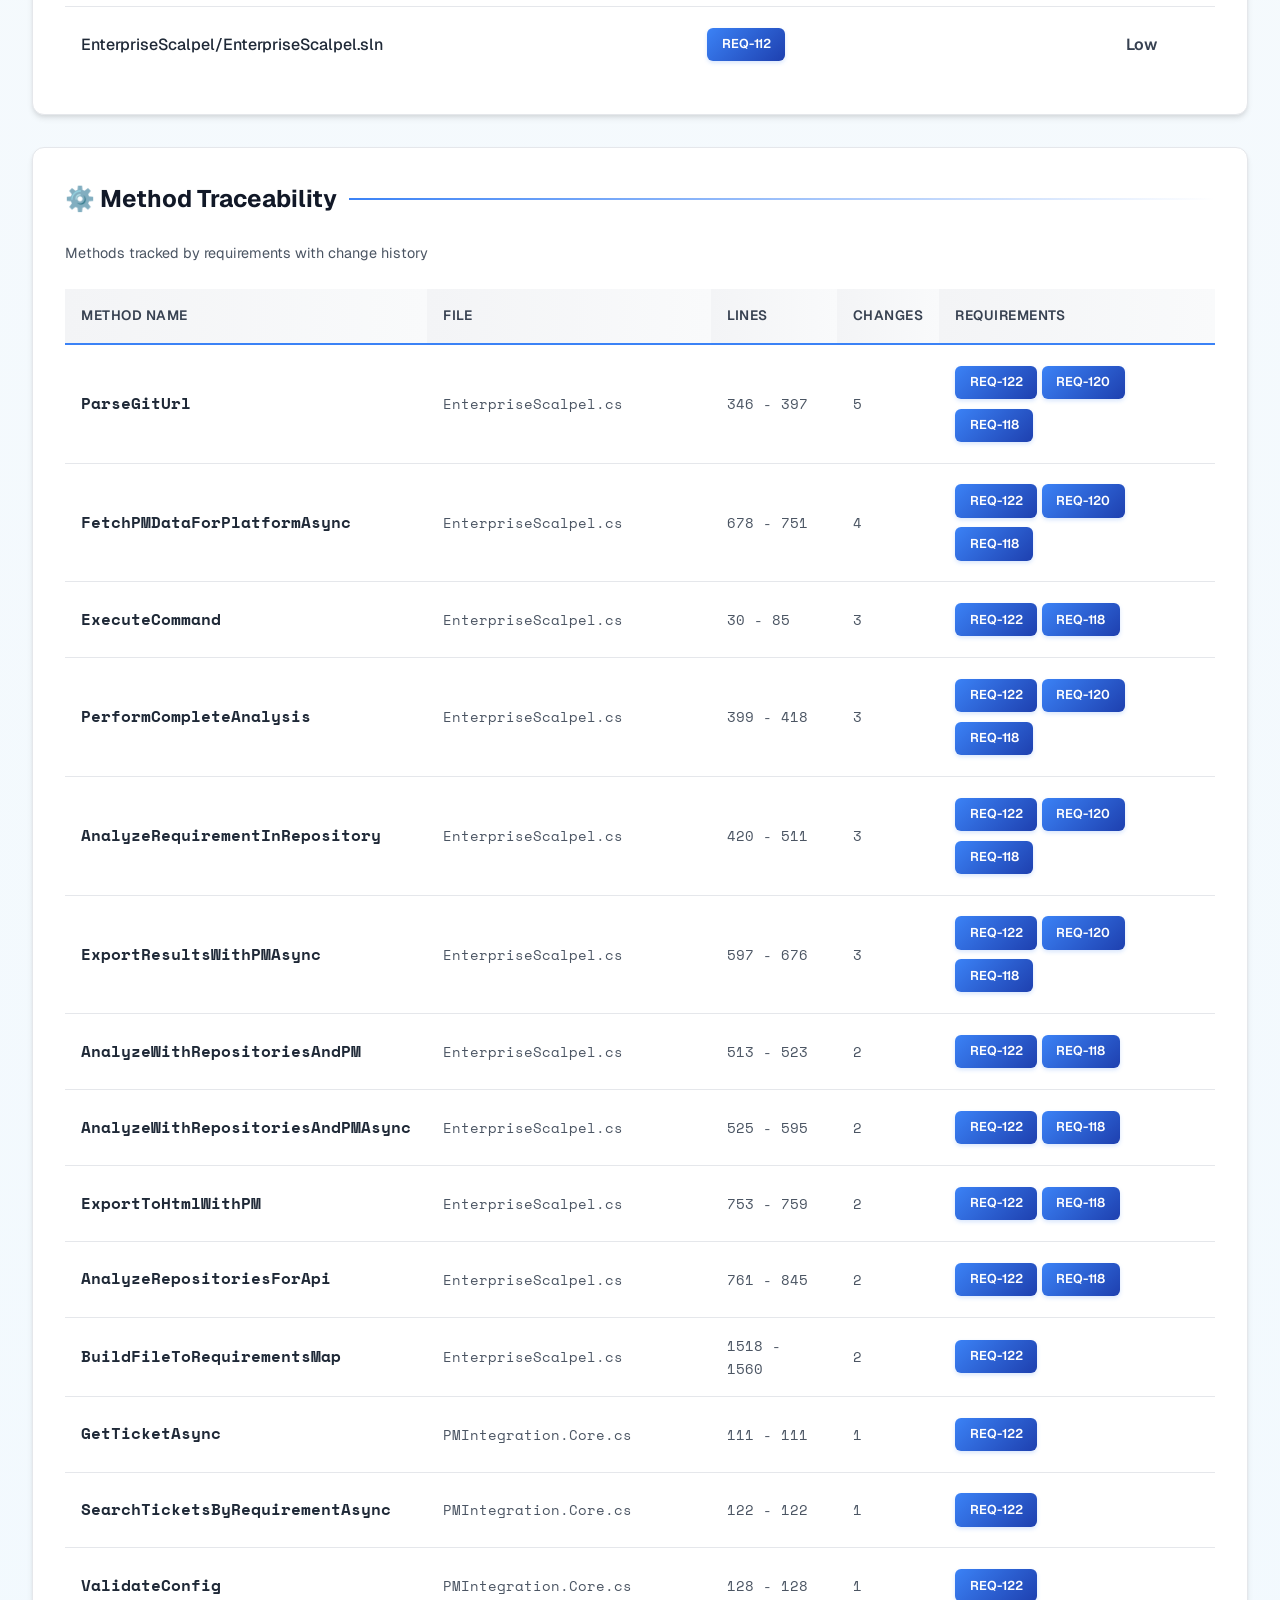
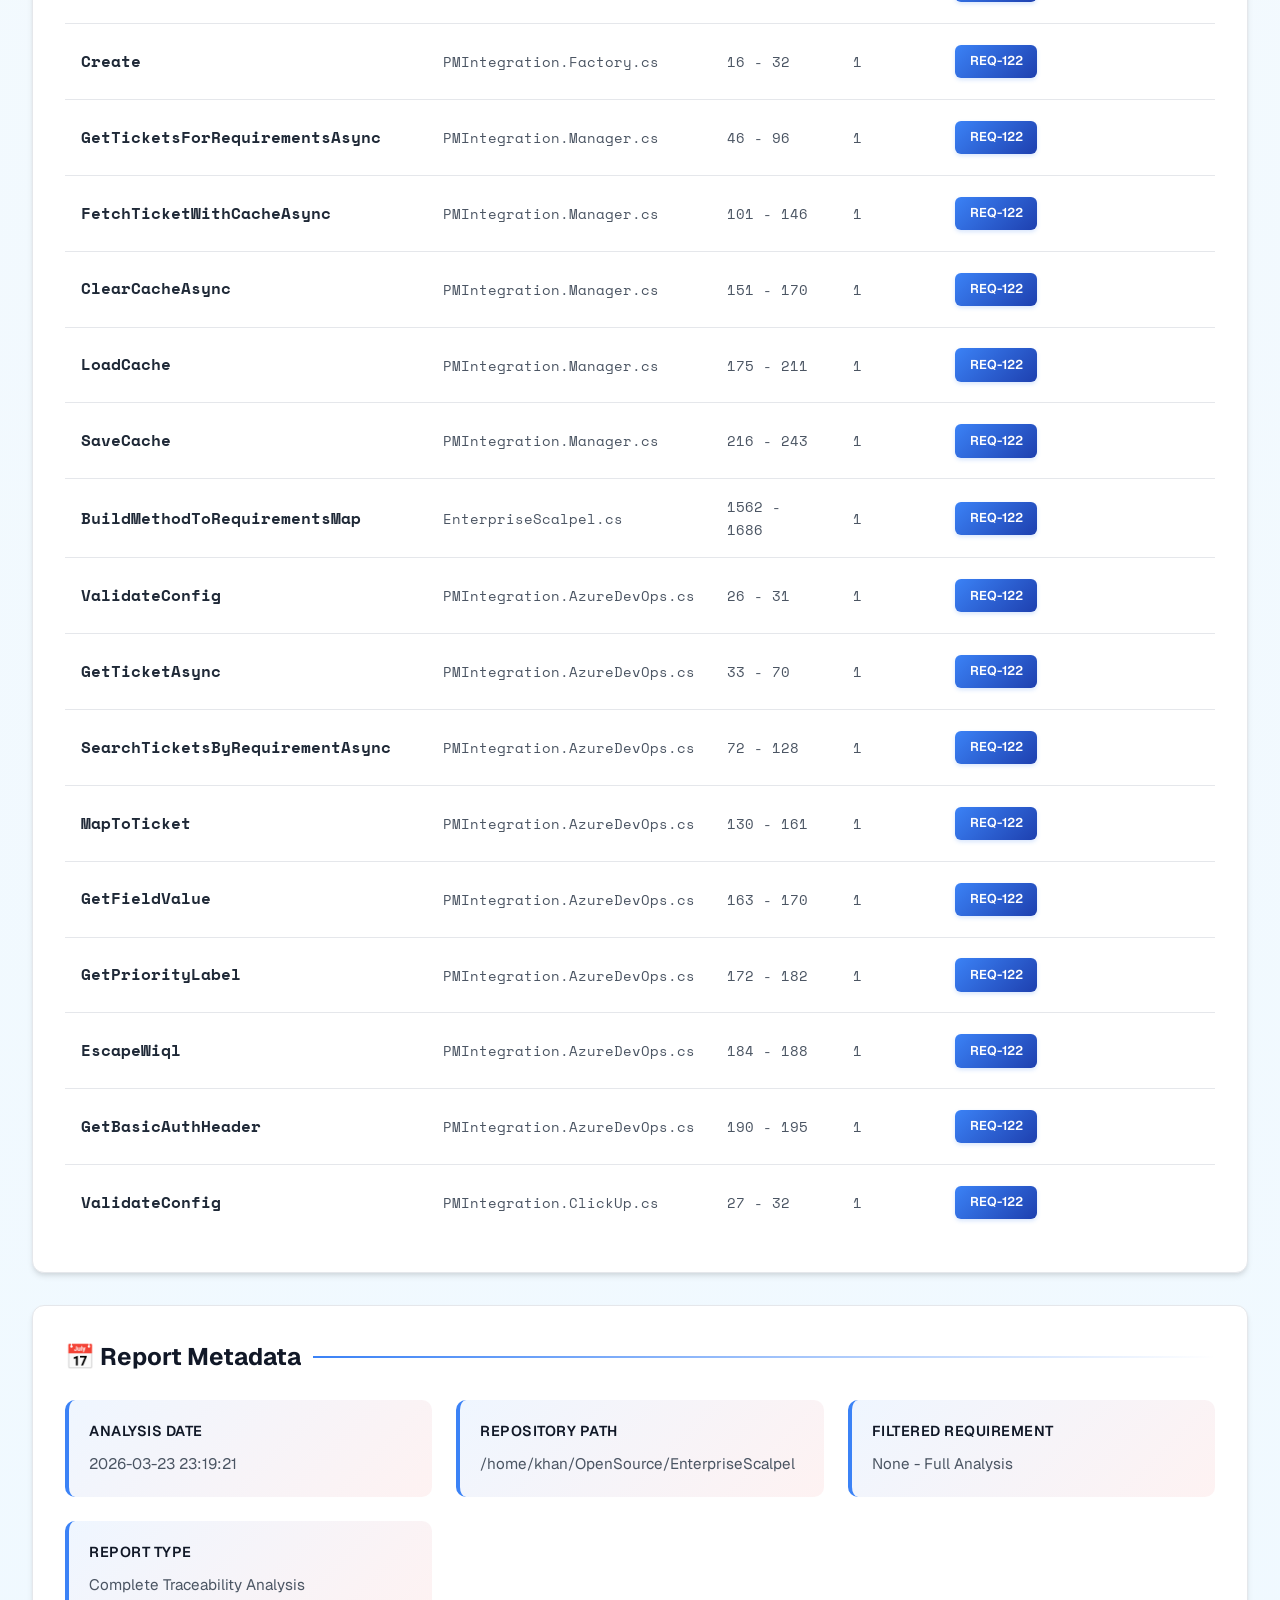
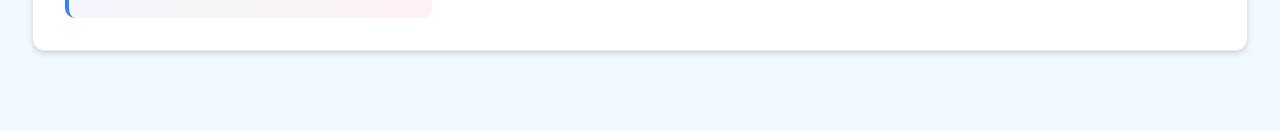
==== commit 8b123c35: "REQ-126-Refactor Dockerfile and update environment configurations; enhance health check and logging " ====
--- a/scalpel-reports/traceability-report.html
+++ b/scalpel-reports/traceability-report.html
@@ -4,7 +4,7 @@
 <head>
     <meta charset='UTF-8'>
     <meta name='viewport' content='width=device-width, initial-scale=1.0'>
-    <title>Enterprise Scalpel – Traceability Report</title>
+    <title>Trace Matrix – Traceability Report</title>
     <link href='https://fonts.googleapis.com/css2?family=Space+Mono:wght@400;700&family=Geist:wght@300;400;600;700&display=swap' rel='stylesheet'>
     <style>
         * {
@@ -519,7 +519,7 @@
 </head>
 <body>
     <header>
-        <h1>📊 Enterprise Scalpel</h1>
+        <h1>📊 Trace Matrix</h1>
         <p>Requirement Traceability & Impact Analysis Report</p>
     </header>
 
